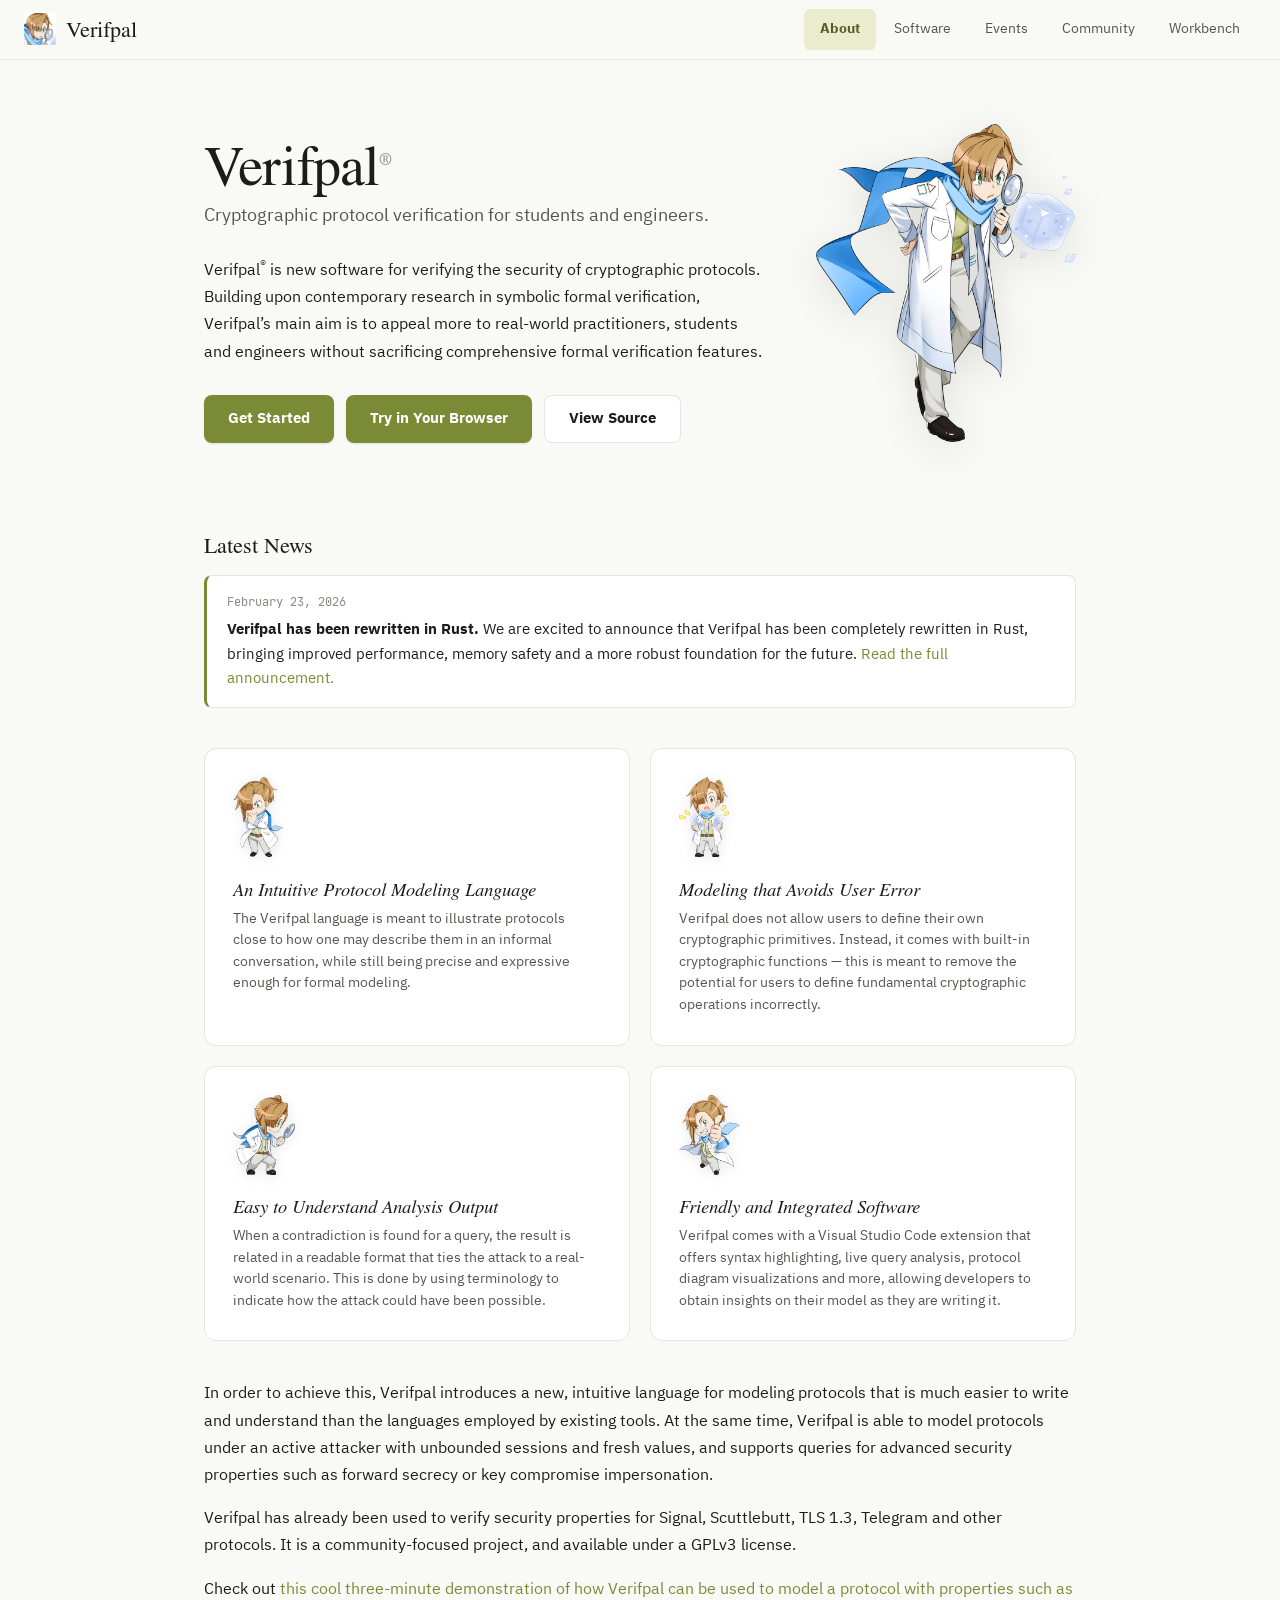
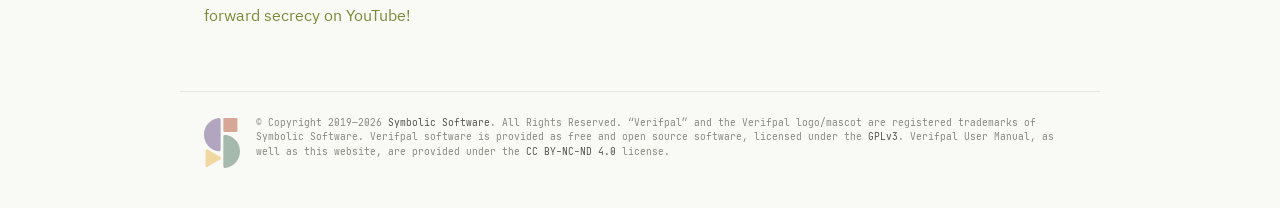
==== index.html @ 5117a25c "Make repository public including Workbench" ====
<!DOCTYPE html>
<html lang="en" dir="ltr">

<head>
	<meta charset="utf-8" />
	<meta name="viewport" content="width=device-width, initial-scale=1, height=device-height, target-densitydpi=device-dpi" />
	<meta property="article:publisher" content="https://verifpal.com" />
	<meta property="og:site_name" content="Verifpal" />
	<meta property="og:type" content="profile" />
	<meta property="og:locale" content="en_US" />
	<meta name="author" content="Symbolic Software" />
	<meta name="twitter:site" content="@verifpal" />
	<meta name="twitter:creator" content="@symbolicsoft" />
	<meta name="twitter:card" content="summary" />
	<title>Verifpal: Cryptographic Protocol Analysis for Students and Engineers</title>
	<meta property="og:title" content="Verifpal: Cryptographic Protocol Analysis for Students and Engineers" />
	<meta name="twitter:text:title" content="Verifpal: Cryptographic Protocol Analysis for Students and Engineers" />
	<meta name="description" content="Verifpal is free and open source software for the analysis and verification of cryptographic protocols. It uses a new, simple language for modeling protocols, and outputs readable analysis results, making it uniquely suitable as an introduction to cryptographic protocol verification for students and engineers. Learn how to use Verifpal using the Verifpal User Manual, and get started with protocol verification today!" />
	<meta property="og:description" content="Verifpal is free and open source software for the analysis and verification of cryptographic protocols. It uses a new, simple language for modeling protocols, and outputs readable analysis results, making it uniquely suitable as an introduction to cryptographic protocol verification for students and engineers. Learn how to use Verifpal using the Verifpal User Manual, and get started with protocol verification today!" />
	<meta name="keywords" content="verifpal, formal verification, protocol verification, cryptographic protocol verification, symbolic protocol verification, cryptography, secure protocols" />
	<meta property="og:image" content="https://verifpal.com/res/img/png/icon.png" />
	<meta name="twitter:image" content="https://verifpal.com/res/img/png/icon.png" />
	<meta name="og:image:width" content="512" />
	<meta name="og:image:height" content="512" />
	<meta property="og:url" content="https://verifpal.com" />
	<meta name="theme-color" content="#7a8a35" />
	<meta name="apple-mobile-web-app-status-bar-style" content="#7a8a35" />
	<meta name="msapplication-TileColor" content="#7a8a35" />
	<meta name="go-import" content="verifpal.com git https://github.com/symbolicsoft/verifpal.git" />
	<link rel="apple-touch-icon" href="https://verifpal.com/res/img/png/icon.png" />
	<link rel="image_src" href="https://verifpal.com/res/img/png/icon.png" />
	<link rel="icon" type="image/png" href="https://verifpal.com/res/img/png/icon.png" />
	<link rel="stylesheet" type="text/css" href="/res/fonts/fonts.css" />
	<link rel="stylesheet" type="text/css" href="/res/css/main.css" />
	<link rel="stylesheet" type="text/css" href="/res/css/mobile.css" />
	<link rel="stylesheet" type="text/css" href="/res/css/highlight.css" />
	<script defer data-domain="verifpal.com" data-api="https://restless-block-0a1e.symbolicsoft.workers.dev/oil-ocean/event" src="https://restless-block-0a1e.symbolicsoft.workers.dev/emerald-hill/script.js"></script>
</head>

<body>
	<nav class="topNav">
		<a href="/" class="navLogo">
			<img src="/res/img/png/icon.png" alt="" />
			<span>Verifpal</span>
		</a>
		<div class="navLinks">
			<a href="/" class="active">About</a>
			<a href="/software">Software</a>
			<a href="/events">Events</a>
			<a href="/getinvolved">Community</a>
			<a href="/workbench">Workbench</a>
		</div>
		<button class="navToggle" aria-label="Toggle menu">
			<span></span><span></span><span></span>
		</button>
	</nav>
	<main>
		<section class="hero">
			<div class="heroContent">
				<h1>Verifpal<sup>&reg;</sup></h1>
				<p class="heroTagline">
					Cryptographic protocol verification for students and engineers.
				</p>
				<p>
					Verifpal<sup>&reg;</sup> is new software for verifying the security of cryptographic protocols. Building upon contemporary research in symbolic formal verification, Verifpal&rsquo;s main aim is to appeal more to
					real-world practitioners, students and engineers without sacrificing comprehensive formal verification features.
				</p>
				<div class="heroCta">
					<a href="/software" class="btn btnPrimary">Get Started</a>
					<a href="/workbench" class="btn btnPrimary">Try in Your Browser</a>
					<a href="/source" class="btn btnSecondary">View Source</a>
				</div>
			</div>
			<div class="heroMascot">
				<picture>
					<source type="image/webp" srcset="/res/img/webp/pose1.webp" />
					<img draggable="false" src="/res/img/png/pose1.png" alt="" />
				</picture>
			</div>
		</section>
		<section class="latestNews">
			<h2>Latest News</h2>
			<div class="newsEntry">
				<span class="newsDate">February 23, 2026</span>
				<p><strong>Verifpal has been rewritten in Rust.</strong> We are excited to announce that Verifpal has been completely rewritten in Rust, bringing improved performance, memory safety and a more robust foundation for the future. <a href="https://symbolic.software/blog/2026-02-23-verifpal-rust/">Read the full announcement.</a></p>
			</div>
		</section>
		<section class="features">
			<div class="featureGrid">
				<div class="featureCard">
					<picture>
						<source type="image/webp" srcset="/res/img/webp/chibi3.webp" />
						<img draggable="false" src="/res/img/png/chibi3.png" alt="" />
					</picture>
					<h3>An Intuitive Protocol Modeling Language</h3>
					<p>
						The Verifpal language is meant to illustrate protocols close to how one may describe them in an informal conversation, while still being precise and expressive enough for formal modeling.
					</p>
				</div>
				<div class="featureCard">
					<picture>
						<source type="image/webp" srcset="/res/img/webp/chibi5.webp" />
						<img draggable="false" src="/res/img/png/chibi5.png" alt="" />
					</picture>
					<h3>Modeling that Avoids User Error</h3>
					<p>
						Verifpal does not allow users to define their own cryptographic primitives. Instead, it comes with built-in cryptographic functions &mdash; this is meant to remove the potential for users to define
						fundamental cryptographic operations incorrectly.
					</p>
				</div>
				<div class="featureCard">
					<picture>
						<source type="image/webp" srcset="/res/img/webp/chibi4.webp" />
						<img draggable="false" src="/res/img/png/chibi4.png" alt="" />
					</picture>
					<h3>Easy to Understand Analysis Output</h3>
					<p>
						When a contradiction is found for a query, the result is related in a readable format that ties the attack to a real-world scenario. This is done by using terminology to indicate how the attack could have
						been possible.
					</p>
				</div>
				<div class="featureCard">
					<picture>
						<source type="image/webp" srcset="/res/img/webp/chibi2.webp" />
						<img draggable="false" src="/res/img/png/chibi2.png" alt="" />
					</picture>
					<h3>Friendly and Integrated Software</h3>
					<p>
						Verifpal comes with a Visual Studio Code extension that offers syntax highlighting, live query analysis, protocol diagram visualizations and more, allowing developers to obtain insights on their model as they
						are writing it.
					</p>
				</div>
			</div>
		</section>
		<section class="section">
			<p>
				In order to achieve this, Verifpal introduces a new, intuitive language for modeling protocols that is much easier to write and understand than the languages employed by existing tools. At the same time, Verifpal
				is able to model protocols under an active attacker with unbounded sessions and fresh values, and supports queries for advanced security properties such as forward secrecy or key compromise impersonation.
			</p>
			<p>
				Verifpal has already been used to verify security properties for Signal, Scuttlebutt, TLS 1.3, Telegram and other protocols. It is a community-focused project, and available under a GPLv3 license.
			</p>
			<p>
				Check out <a href="https://www.youtube.com/watch?v=JrJt6hOAQlQ">this cool three-minute demonstration of how Verifpal can be used to model a protocol with properties such as forward secrecy on YouTube!</a>
			</p>
		</section>
	</main>
	<footer>
		<img draggable="false" src="/res/img/svg/symbolicsoft.svg" alt="" class="symbolicsoft" />
		<p>
			&copy; Copyright 2019&mdash;<span id="footerYear"></span> <a href="https://symbolic.software" target="_blank">Symbolic Software</a>. All Rights Reserved. &ldquo;Verifpal&rdquo; and the Verifpal logo/mascot are registered trademarks of Symbolic Software. Verifpal
			software is provided as free and open source software, licensed under the <a href="https://www.gnu.org/licenses/gpl-3.0.en.html" target="_blank">GPLv3</a>. Verifpal User Manual, as well as this website, are provided
			under the <a href="https://creativecommons.org/licenses/by-nc-nd/4.0/" target="_blank">CC BY-NC-ND 4.0</a> license.
		</p>
	</footer>
	<script src="/res/js/website.js"></script>
	<script src="/res/js/highlight.js"></script>
	<script>
		init([navToggleLoad, footerYearLoad]);
	</script>
</body>

</html>
---- res/fonts/fonts.css ----
@font-face {
	font-family: 'JetBrains Mono';
	src: url('JetBrainsMono-Regular.woff2') format('woff2'),
		url("JetBrainsMono-Regular.woff") format("woff");
	font-weight: 400;
	font-style: normal;
	font-display: swap;
}

@font-face {
	font-family: 'JetBrains Mono';
	src: url('JetBrainsMono-Italic.woff2') format('woff2'),
		url("JetBrainsMono-Italic.woff") format("woff");
	font-weight: 400;
	font-style: italic;
	font-display: swap;
}

@font-face {
	font-family: 'JetBrains Mono';
	src: url('JetBrainsMono-Medium.woff2') format('woff2'),
		url("JetBrainsMono-Medium.woff") format("woff");
	font-weight: 500;
	font-style: normal;
	font-display: swap;
}

@font-face {
	font-family: 'JetBrains Mono';
	src: url('JetBrainsMono-Medium-Italic.woff2') format('woff2'),
		url("JetBrainsMono-Medium-Italic.woff") format("woff");
	font-weight: 500;
	font-style: italic;
	font-display: swap;
}

@font-face {
	font-family: 'JetBrains Mono';
	src: url('JetBrainsMono-Bold.woff2') format('woff2'),
		url("JetBrainsMono-Bold.woff") format("woff");
	font-weight: bold;
	font-style: normal;
	font-display: swap;
}

@font-face {
	font-family: 'JetBrains Mono';
	src: url('JetBrainsMono-Bold-Italic.woff2') format('woff2'),
		url("JetBrainsMono-Bold-Italic.woff") format("woff");
	font-weight: bold;
	font-style: italic;
	font-display: swap;
}

@font-face {
	font-family: 'Nimbus Roman';
	font-display: swap;
	src: url('NimbusRomNo9L-Med-webfont.woff') format('woff');
	font-weight: bold;
	font-style: normal;
}

@font-face {
	font-family: 'Nimbus Roman';
	font-display: swap;
	src: url('NimbusRomNo9L-MedIta-webfont.woff') format('woff');
	font-weight: bold;
	font-style: italic;
}

@font-face {
	font-family: 'Nimbus Roman';
	font-display: swap;
	src: url('NimbusRomNo9L-RegIta-webfont.woff') format('woff');
	font-weight: normal;
	font-style: italic;
}

@font-face {
	font-family: 'Nimbus Roman';
	font-display: swap;
	src: url('NimbusRomNo9L-Reg-webfont.woff') format('woff');
	font-weight: normal;
	font-style: normal;
}

@font-face {
	font-family: 'IBMPlex Sans';
	font-display: swap;
	src: url('IBMPlexSans-Regular.woff') format('woff');
	font-weight: normal;
	font-style: normal;
}

@font-face {
	font-family: 'IBMPlex Sans';
	font-display: swap;
	src: url('IBMPlexSans-Bold.woff') format('woff');
	font-weight: bold;
	font-style: normal;
}

@font-face {
	font-family: 'IBMPlex Sans';
	font-display: swap;
	src: url('IBMPlexSans-BoldItalic.woff') format('woff');
	font-weight: bold;
	font-style: italic;
}

@font-face {
	font-family: 'IBMPlex Sans';
	font-display: swap;
	src: url('IBMPlexSans-Italic.woff') format('woff');
	font-weight: normal;
	font-style: italic;
}
---- res/css/main.css ----
/* ===========================
   Verifpal — Design System
   =========================== */

html {
	/* Core palette */
	--accent: #7a8a35;
	--accent-light: #eaecce;
	--accent-dark: #555f25;
	--accent-glow: rgba(122, 138, 53, 0.1);

	/* Surfaces */
	--bg: #f9f9f6;
	--surface: #ffffff;
	--text: #1c1c1a;
	--text-secondary: #555550;
	--text-muted: #8a8a82;
	--border: #e6e5e1;
	--border-light: #f0efeb;

	/* Functional */
	--code-bg: #f5f4f0;
	--red: #d94040;
	--blue: #4b9de6;

	/* Elevation */
	--shadow-xs: 0 1px 2px rgba(0, 0, 0, 0.04);
	--shadow-sm: 0 1px 3px rgba(0, 0, 0, 0.06), 0 1px 2px rgba(0, 0, 0, 0.04);
	--shadow-md: 0 4px 6px rgba(0, 0, 0, 0.05), 0 2px 4px rgba(0, 0, 0, 0.04);
	--shadow-lg: 0 10px 25px rgba(0, 0, 0, 0.06), 0 4px 10px rgba(0, 0, 0, 0.04);

	/* Layout tokens */
	--radius: 8px;
	--radius-lg: 12px;
	--transition: 0.2s ease;
	--nav-height: 60px;
	--content-width: 920px;
	--content-padding: 24px;
}

*,
*::before,
*::after {
	box-sizing: border-box;
}

/* ===========================
   Base
   =========================== */

body {
	background-color: var(--bg);
	color: var(--text);
	font-family: 'IBMPlex Sans', -apple-system, BlinkMacSystemFont, sans-serif;
	margin: 0;
	padding: 0;
	font-size: 16px;
	line-height: 1.7;
	-webkit-font-smoothing: antialiased;
	-moz-osx-font-smoothing: grayscale;
}

img {
	user-select: none;
}

a {
	color: var(--accent);
	text-decoration: none;
	transition: color var(--transition);
}

a:hover {
	color: var(--accent-dark);
	text-decoration: underline;
}

a.container,
a.container:hover {
	border: none !important;
	outline: none !important;
	text-decoration: none !important;
}

/* ===========================
   Typography
   =========================== */

h1 {
	font-family: 'Nimbus Roman', Georgia, serif;
	font-weight: normal;
	font-size: 3em;
	line-height: 1.1;
	margin: 0 0 16px 0;
	letter-spacing: -0.02em;
}

h2 {
	font-family: 'Nimbus Roman', Georgia, serif;
	font-weight: normal;
	font-size: 1.6em;
	line-height: 1.2;
	margin: 32px 0 12px 0;
}

h3 {
	font-family: 'Nimbus Roman', Georgia, serif;
	font-weight: normal;
	font-size: 1.3em;
	line-height: 1.2;
	font-style: italic;
	margin: 24px 0 8px 0;
}

h3 span.date {
	display: block;
	font-size: 0.6em;
	font-style: normal;
	color: var(--text-muted);
	font-variant: small-caps;
	margin-top: 4px;
}

sup {
	font-size: 0.8em;
	opacity: 0.8;
}

h1 sup,
h2 sup,
h3 sup,
h4 sup,
h5 sup {
	font-size: 0.3em;
	opacity: 0.5;
}

p {
	margin: 0 0 16px 0;
}

ul {
	padding-left: 20px;
	margin: 0 0 16px 0;
}

ul li {
	margin: 8px 0;
	line-height: 1.6;
}

code {
	font-family: 'JetBrains Mono', monospace;
	font-size: 0.8em;
	background: var(--code-bg);
	border: 1px solid var(--border);
	border-radius: var(--radius);
	padding: 14px 18px;
	display: block;
	margin: 16px 0;
	line-height: 1.6;
	overflow-x: auto;
}

strong.monospace {
	font-family: 'JetBrains Mono', monospace;
}

span#latestRelease {
	color: var(--accent);
	font-weight: bold;
	font-family: 'JetBrains Mono', monospace;
}

/* ===========================
   Navigation — Top Bar
   =========================== */

nav.topNav {
	position: sticky;
	top: 0;
	z-index: 100;
	background: rgba(249, 249, 246, 0.82);
	backdrop-filter: blur(20px);
	-webkit-backdrop-filter: blur(20px);
	border-bottom: 1px solid var(--border);
	height: var(--nav-height);
	display: flex;
	align-items: center;
	justify-content: space-between;
	padding: 0 var(--content-padding);
}

.navLogo {
	display: flex;
	align-items: center;
	gap: 10px;
	text-decoration: none !important;
	color: var(--text) !important;
	font-family: 'Nimbus Roman', Georgia, serif;
	font-size: 1.4em;
	flex-shrink: 0;
}

.navLogo img {
	height: 32px;
	width: auto;
}

.navLinks {
	display: flex;
	gap: 2px;
}

.navLinks a {
	color: var(--text-secondary);
	padding: 8px 16px;
	border-radius: 6px;
	font-size: 0.9em;
	text-decoration: none !important;
	transition: all var(--transition);
}

.navLinks a:hover {
	color: var(--accent-dark);
	background: var(--accent-glow);
}

.navLinks a.active {
	color: var(--accent-dark);
	background: var(--accent-light);
	font-weight: bold;
}

.navToggle {
	display: none;
	flex-direction: column;
	gap: 5px;
	background: none;
	border: none;
	cursor: pointer;
	padding: 8px;
}

.navToggle span {
	display: block;
	width: 20px;
	height: 2px;
	background: var(--text);
	border-radius: 2px;
	transition: all 0.3s ease;
}

/* ===========================
   Layout
   =========================== */

main {
	max-width: var(--content-width);
	margin: 0 auto;
	padding: 0 var(--content-padding);
}

/* ===========================
   Latest News
   =========================== */

.latestNews {
	padding: 32px 0 0 0;
}

.latestNews h2 {
	margin: 0 0 16px 0;
	font-size: 1.4em;
}

.newsEntry {
	background: var(--surface);
	border: 1px solid var(--border);
	border-left: 3px solid var(--accent);
	border-radius: var(--radius);
	padding: 16px 20px;
	margin-bottom: 12px;
}

.newsEntry .newsDate {
	display: block;
	font-family: 'JetBrains Mono', monospace;
	font-size: 0.75em;
	color: var(--text-muted);
	margin-bottom: 6px;
}

.newsEntry p {
	margin: 0;
	font-size: 0.95em;
	line-height: 1.6;
}

/* ===========================
   Hero (Homepage)
   =========================== */

.hero {
	display: flex;
	align-items: center;
	gap: 48px;
	padding: 64px 0 48px 0;
}

.heroContent {
	flex: 1;
}

.heroContent h1 {
	font-size: 3.5em;
	margin-bottom: 8px;
}

.heroTagline {
	font-size: 1.15em;
	color: var(--text-secondary);
	margin-bottom: 24px;
	line-height: 1.5;
}

.heroCta {
	display: flex;
	gap: 12px;
	margin-top: 28px;
}

.btn {
	display: inline-flex;
	align-items: center;
	padding: 10px 24px;
	border-radius: var(--radius);
	font-size: 0.95em;
	font-weight: bold;
	text-decoration: none !important;
	transition: all var(--transition);
	cursor: pointer;
	border: none;
}

.btnPrimary {
	background: var(--accent);
	color: #fff !important;
	box-shadow: var(--shadow-sm);
}

.btnPrimary:hover {
	background: var(--accent-dark);
	box-shadow: var(--shadow-md);
	transform: translateY(-1px);
}

.btnSecondary {
	background: var(--surface);
	color: var(--text) !important;
	border: 1px solid var(--border);
}

.btnSecondary:hover {
	border-color: var(--accent);
	color: var(--accent) !important;
	box-shadow: var(--shadow-sm);
}

.heroMascot {
	flex-shrink: 0;
	width: 260px;
}

.heroMascot img {
	width: 100%;
	height: auto;
	filter: drop-shadow(0 8px 20px rgba(0, 0, 0, 0.1));
}

/* ===========================
   Page Header (non-homepage)
   =========================== */

.pageHeader {
	display: flex;
	align-items: center;
	justify-content: space-between;
	padding: 48px 0 32px 0;
	border-bottom: 1px solid var(--border);
	margin-bottom: 32px;
}

.pageHeader h1 {
	margin: 0;
}

.pageMascot {
	width: 160px;
	flex-shrink: 0;
}

.pageMascot img {
	width: 100%;
	height: auto;
	filter: drop-shadow(0 6px 16px rgba(0, 0, 0, 0.1));
}

/* ===========================
   Feature Cards Grid
   =========================== */

.featureGrid {
	display: grid;
	grid-template-columns: 1fr 1fr;
	gap: 20px;
	margin: 40px 0;
}

.featureCard {
	background: var(--surface);
	border: 1px solid var(--border);
	border-radius: var(--radius-lg);
	padding: 28px;
	transition: all var(--transition);
}

.featureCard:hover {
	box-shadow: var(--shadow-md);
	border-color: var(--accent-light);
	transform: translateY(-2px);
}

.featureCard picture {
	display: block;
}

.featureCard img {
	height: 80px;
	width: auto;
	margin-bottom: 12px;
	filter: drop-shadow(0 2px 6px rgba(0, 0, 0, 0.1));
}

.featureCard h3 {
	margin: 0 0 8px 0;
	font-size: 1.1em;
}

.featureCard p {
	font-size: 0.9em;
	color: var(--text-secondary);
	margin: 0;
	line-height: 1.5;
}

/* ===========================
   Content Sections
   =========================== */

.section {
	margin-bottom: 40px;
}

/* ===========================
   Info Boxes
   =========================== */

.infoBoxLeft,
.infoBoxRight {
	background: var(--surface);
	border: 1px solid var(--border);
	border-radius: var(--radius-lg);
	padding: 24px;
	margin: 20px 0;
	overflow: hidden;
	transition: box-shadow var(--transition);
}

.infoBoxLeft:hover,
.infoBoxRight:hover {
	box-shadow: var(--shadow-sm);
}

.infoBoxLeft img,
.infoBoxRight img {
	height: 90px;
	width: auto;
	filter: drop-shadow(0 2px 6px rgba(0, 0, 0, 0.1));
}

.infoBoxLeft img {
	float: left;
	margin: 0 20px 8px 0;
}

.infoBoxRight img {
	float: right;
	margin: 0 0 8px 20px;
}

.infoBoxLeft h2,
.infoBoxRight h2 {
	margin-top: 0;
}

.infoBoxLeft h3,
.infoBoxRight h3 {
	margin-top: 4px;
}

.infoBoxLeft p,
.infoBoxRight p {
	font-size: 0.92em;
	color: var(--text-secondary);
	line-height: 1.6;
}

/* ===========================
   Download Links
   =========================== */

.downloadLinks {
	display: flex;
	gap: 16px;
	flex-wrap: wrap;
	margin: 16px 0;
}

.downloadLinks img {
	height: 55px;
	width: auto;
	filter: drop-shadow(0 2px 4px rgba(0, 0, 0, 0.1));
	transition: all var(--transition);
}

.downloadLinks img:hover {
	filter: drop-shadow(0 4px 12px rgba(0, 0, 0, 0.15));
	transform: scale(1.1) translateY(-2px);
}

/* ===========================
   Little Icon / Manual
   =========================== */

img.littleIcon {
	width: 52px;
	height: auto;
	float: left;
	margin: 8px 16px 8px 0;
	filter: drop-shadow(0 2px 4px rgba(0, 0, 0, 0.1));
}

img.manualCover {
	width: 80px;
	height: auto;
	float: left;
	margin: 8px 24px 8px 0;
	filter: drop-shadow(0 2px 6px rgba(0, 0, 0, 0.12));
	transition: all var(--transition);
	border-radius: 4px;
}

img.manualCover:hover {
	filter: drop-shadow(0 4px 12px rgba(0, 0, 0, 0.15));
	transform: scale(1.05);
}

/* ===========================
   Discord
   =========================== */

img.discord {
	width: 150px;
	height: auto;
	display: block;
	margin-top: 10px;
	filter: drop-shadow(0 2px 4px rgba(0, 0, 0, 0.1));
	transition: all var(--transition);
}

img.discord:hover {
	filter: drop-shadow(0 4px 10px rgba(0, 0, 0, 0.15));
}

/* ===========================
   Boing Animation
   =========================== */

span.boing {
	animation: boing 1s ease-in-out infinite;
	position: absolute;
}

@keyframes boing {

	0%,
	100% {
		transform: scale(1);
	}

	50% {
		transform: scale(1.2);
	}
}

/* ===========================
   Map Wrapper
   =========================== */

div.gmapwrapper {
	position: relative;
	height: 300px;
	width: 100%;
	margin: 20px 0;
	border: 1px solid var(--border);
	border-radius: var(--radius);
	overflow: hidden;
	box-shadow: var(--shadow-sm);
}

iframe.gmapcanvas {
	height: 300px;
	width: 100%;
	border: none;
}

/* ===========================
   Footer
   =========================== */

footer {
	max-width: var(--content-width);
	margin: 60px auto 0 auto;
	padding: 24px var(--content-padding) 40px;
	border-top: 1px solid var(--border);
	display: flex;
	align-items: flex-start;
	gap: 16px;
}

footer img.symbolicsoft {
	width: 36px;
	height: auto;
	flex-shrink: 0;
	margin-top: 2px;
	opacity: 0.6;
	transition: opacity var(--transition);
}

footer img.symbolicsoft:hover {
	opacity: 1;
}

footer p {
	font-family: 'JetBrains Mono', monospace;
	font-size: 0.6em;
	line-height: 1.5;
	color: var(--text-muted);
	margin: 0;
}

footer p a {
	color: var(--text-secondary);
}

footer p a:hover {
	color: var(--accent);
}
---- res/css/mobile.css ----
/* ===========================
   Responsive — Tablet
   =========================== */

@media all and (max-width: 900px) {
	.featureGrid {
		grid-template-columns: 1fr;
	}

	.hero {
		gap: 32px;
	}

	.heroMascot {
		width: 200px;
	}

	.heroContent h1 {
		font-size: 2.8em;
	}
}

/* ===========================
   Responsive — Mobile
   =========================== */

@media all and (max-width: 640px) {
	html {
		--content-padding: 20px;
	}

	/* Nav: show hamburger, hide links */
	.navLinks {
		display: none;
		position: absolute;
		top: var(--nav-height);
		left: 0;
		right: 0;
		background: rgba(255, 255, 255, 0.95);
		backdrop-filter: blur(16px);
		-webkit-backdrop-filter: blur(16px);
		border-bottom: 1px solid var(--border);
		box-shadow: var(--shadow-md);
		flex-direction: column;
		padding: 8px;
	}

	.navLinks.open {
		display: flex;
	}

	.navLinks a {
		padding: 12px 16px;
		font-size: 1em;
		border-radius: var(--radius);
	}

	.navToggle {
		display: flex;
	}

	/* Hero: stack vertically */
	.hero {
		flex-direction: column-reverse;
		text-align: center;
		padding: 32px 0 24px 0;
		gap: 20px;
	}

	.heroMascot {
		width: 160px;
	}

	.heroContent h1 {
		font-size: 2.4em;
	}

	.heroTagline {
		font-size: 1.05em;
	}

	.heroCta {
		justify-content: center;
		flex-wrap: wrap;
	}

	/* Page header: stack */
	.pageHeader {
		flex-direction: column;
		text-align: center;
		gap: 16px;
		padding: 28px 0 20px;
	}

	.pageMascot {
		width: 120px;
		order: -1;
	}

	/* Typography scale down */
	h1 {
		font-size: 2em;
	}

	h2 {
		font-size: 1.35em;
	}

	h3 {
		font-size: 1.1em;
	}

	/* Info boxes: unstack images */
	.infoBoxLeft img,
	.infoBoxRight img {
		float: none;
		display: block;
		margin: 0 auto 12px auto;
	}

	.infoBoxLeft,
	.infoBoxRight {
		text-align: center;
		padding: 20px;
	}

	.infoBoxLeft h3,
	.infoBoxRight h3,
	.infoBoxLeft h2,
	.infoBoxRight h2 {
		text-align: center;
	}

	/* Download links: center */
	.downloadLinks {
		justify-content: center;
	}

	/* Footer: stack */
	footer {
		flex-direction: column;
		align-items: center;
		text-align: center;
		gap: 12px;
		margin-top: 40px;
	}
}
---- res/css/highlight.css ----
.hljs {
	display: block;
	overflow-x: auto;
	padding: 0.5em;
	background: var(--code-bg, #f5f4f0);
	border-radius: var(--radius, 8px);
}

.hljs,
.hljs-subst {
	color: #3c3c3c;
}

.hljs-comment {
	color: #8e8e8e;
}

.hljs-keyword,
.hljs-attribute,
.hljs-selector-tag,
.hljs-meta-keyword,
.hljs-doctag,
.hljs-name {
	font-weight: bold;
}

.hljs-type,
.hljs-string,
.hljs-number,
.hljs-selector-id,
.hljs-selector-class,
.hljs-quote,
.hljs-template-tag,
.hljs-deletion {
	color: #880000;
}

.hljs-title,
.hljs-section {
	color: #880000;
	font-weight: bold;
}

.hljs-regexp,
.hljs-symbol,
.hljs-variable,
.hljs-template-variable,
.hljs-link,
.hljs-selector-attr,
.hljs-selector-pseudo {
	color: #a86050;
}

.hljs-literal {
	color: #6a9a50;
}

.hljs-built_in,
.hljs-bullet,
.hljs-code,
.hljs-addition {
	color: #397300;
}

.hljs-meta {
	color: #1f7199;
}

.hljs-meta-string {
	color: #4d99bf;
}

.hljs-emphasis {
	font-style: italic;
}

.hljs-strong {
	font-weight: bold;
}
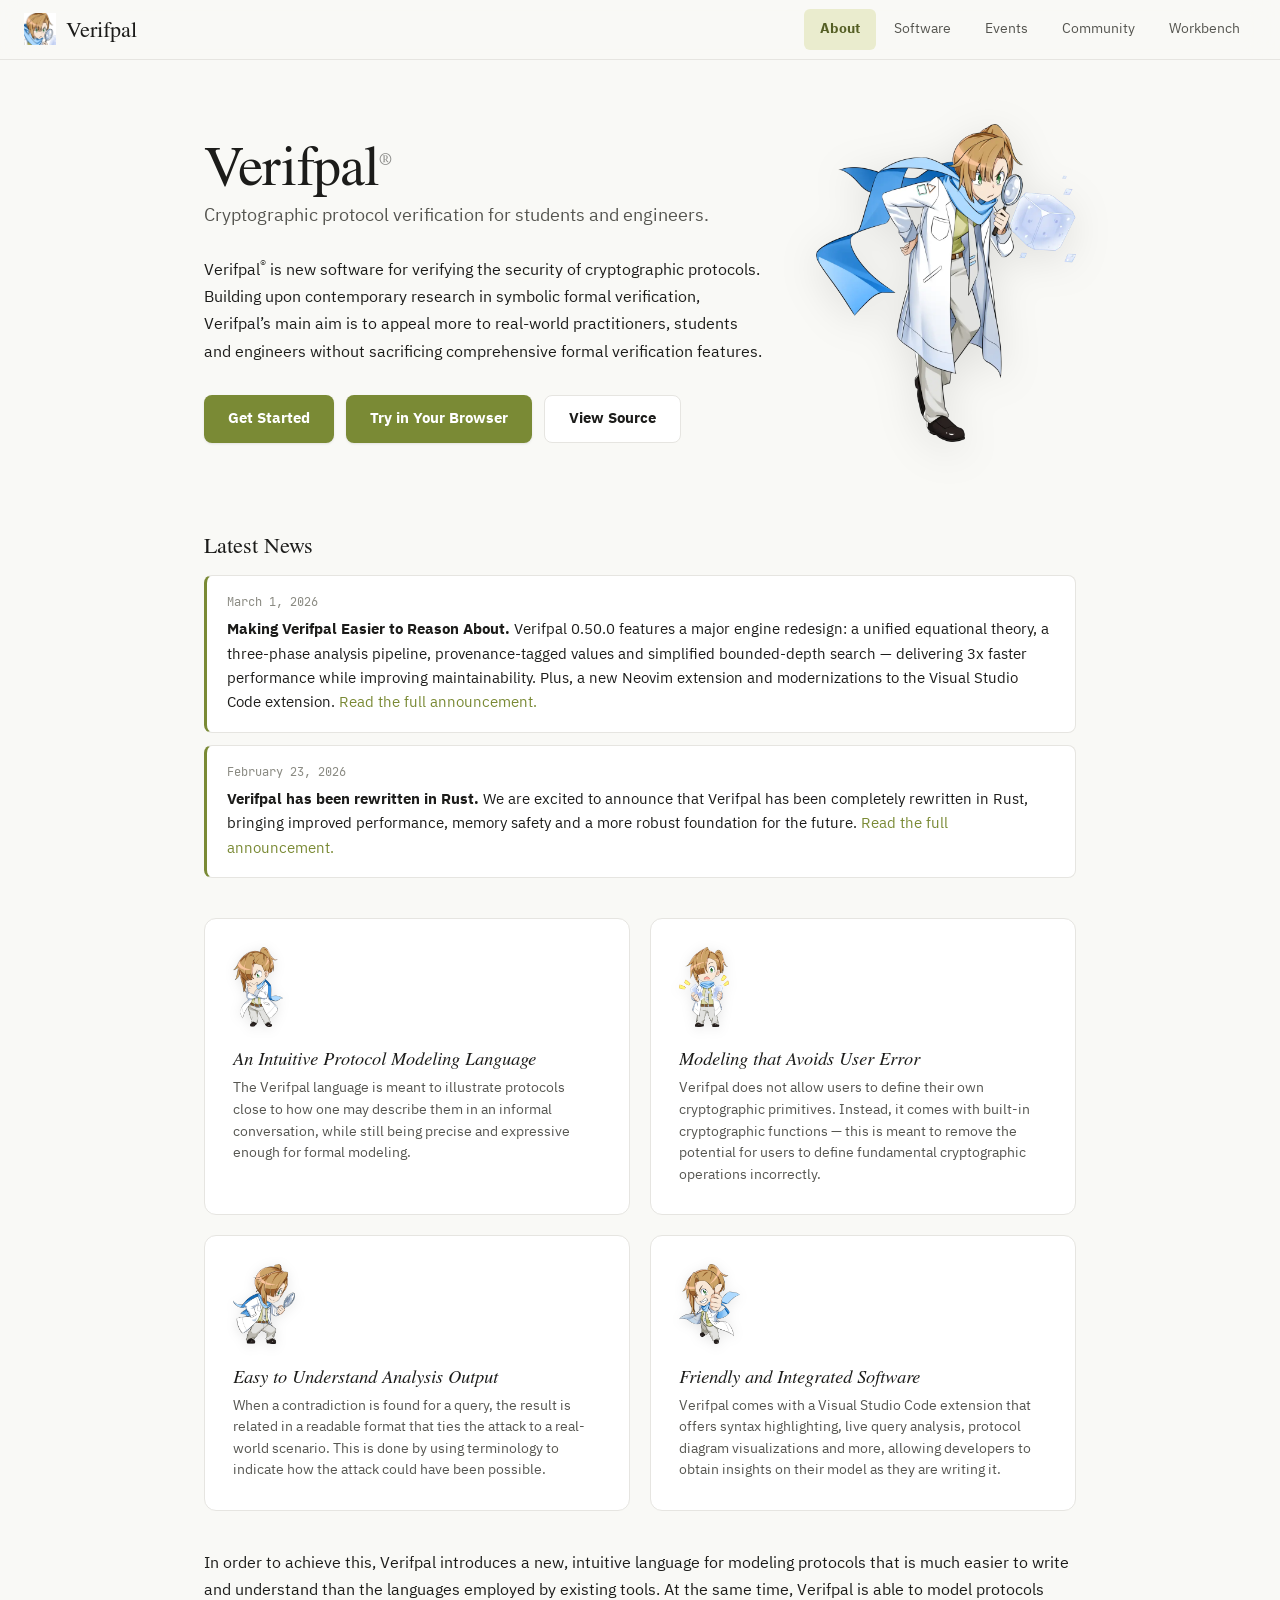
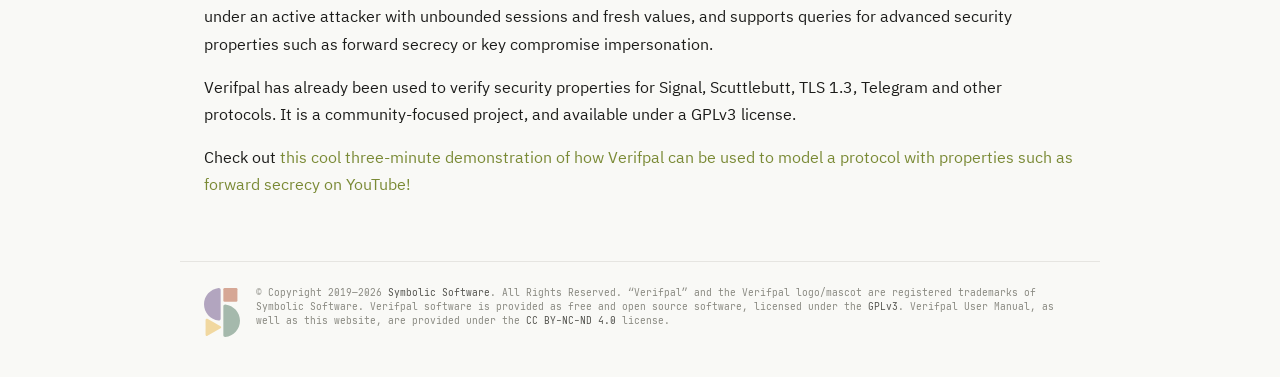
==== commit a8f72681: "." ====
--- a/index.html
+++ b/index.html
@@ -81,6 +81,10 @@
 		<section class="latestNews">
 			<h2>Latest News</h2>
 			<div class="newsEntry">
+				<span class="newsDate">March 1, 2026</span>
+				<p><strong>Making Verifpal Easier to Reason About.</strong> Verifpal 0.50.0 features a major engine redesign: a unified equational theory, a three-phase analysis pipeline, provenance-tagged values and simplified bounded-depth search &mdash; delivering 3x faster performance while improving maintainability. Plus, a new Neovim extension and modernizations to the Visual Studio Code extension. <a href="https://symbolic.software/blog/2026-03-01-verifpal-engine-redesign/">Read the full announcement.</a></p>
+			</div>
+			<div class="newsEntry">
 				<span class="newsDate">February 23, 2026</span>
 				<p><strong>Verifpal has been rewritten in Rust.</strong> We are excited to announce that Verifpal has been completely rewritten in Rust, bringing improved performance, memory safety and a more robust foundation for the future. <a href="https://symbolic.software/blog/2026-02-23-verifpal-rust/">Read the full announcement.</a></p>
 			</div>
@@ -160,4 +164,4 @@
 	</script>
 </body>
 
-</html>+</html>
